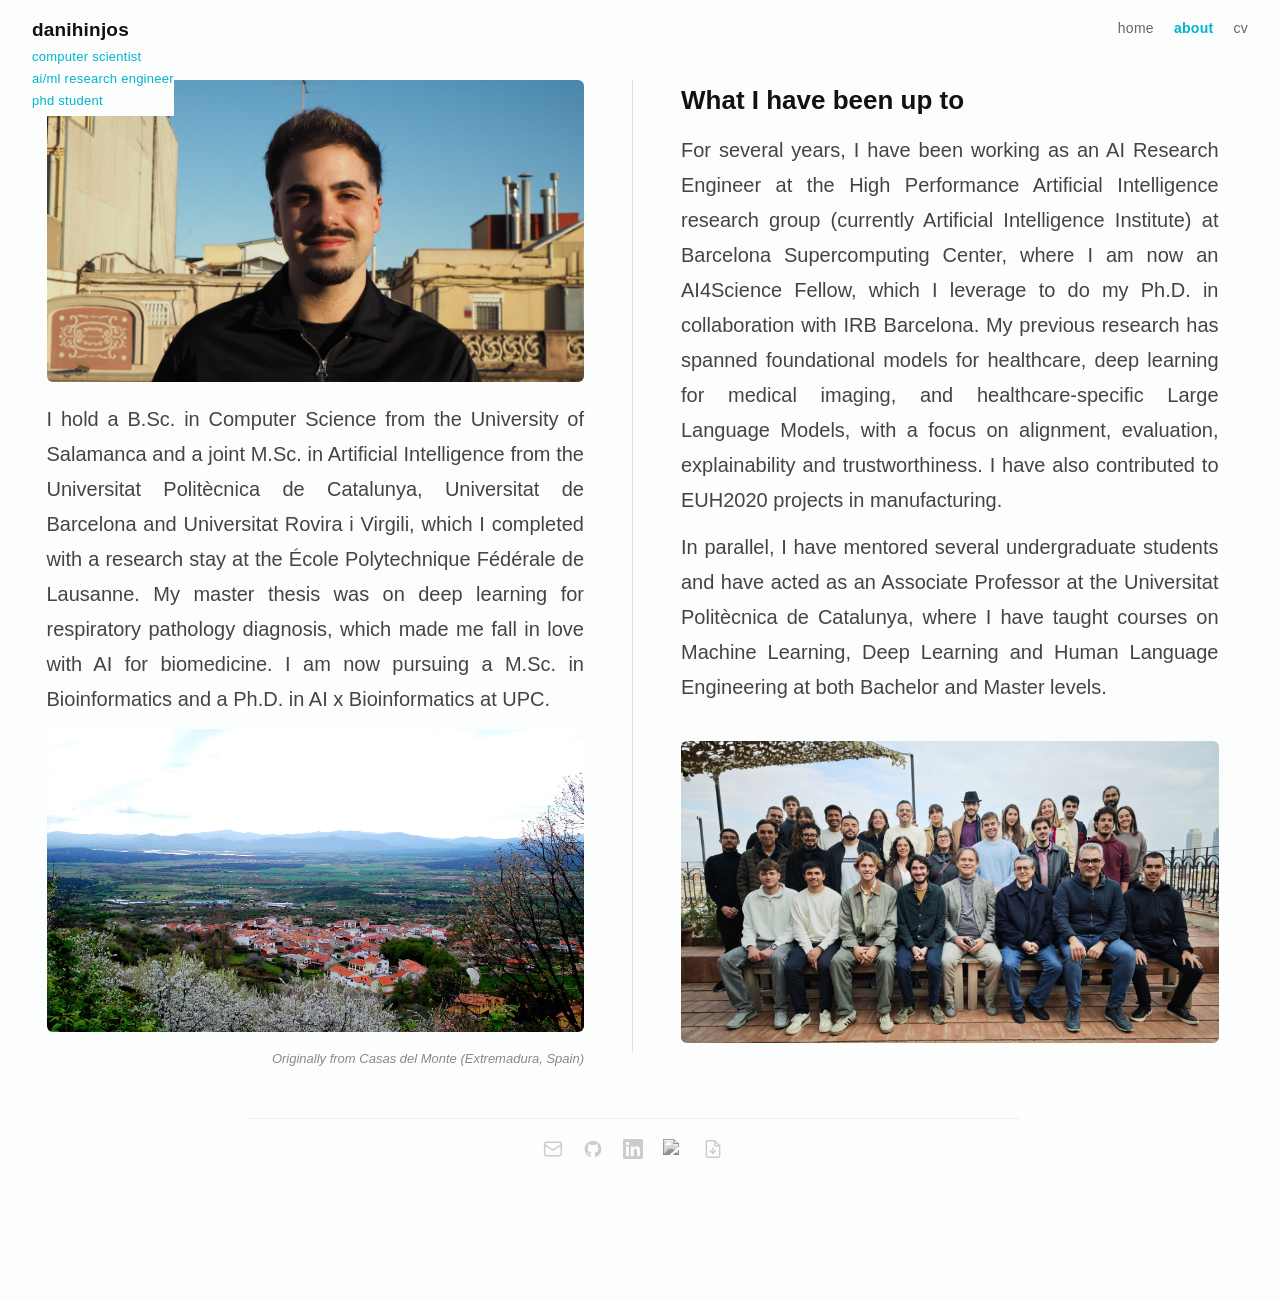
==== about.html @ 7c10b2d9 "Initial commit" ====
<!DOCTYPE HTML>
<html lang="en">
<head>
  <meta http-equiv="Content-Type" content="text/html; charset=UTF-8">
  <title>About — Daniel Hinjos García</title>
  <meta name="author" content="Daniel Hinjos García">
  <meta name="viewport" content="width=device-width, initial-scale=1">
  <link rel="stylesheet" href="style.css">
</head>
<body>
<header class="site-header">
  <div>
    <span class="site-name">danihinjos</span>
  </div>
  <nav>
    <a href="index.html" >home</a>
    <a href="about.html" class="nav-active">about</a>
    <a href="DanielHinjosCV_PhD.pdf" download>cv</a>
  </nav>
</header>
<div class="site-subtitle-bar">computer scientist<br>ai/ml research engineer<br>phd student</div>

<div class="container">

  <!-- ── Personal Statement ── -->
  <section id="about-me" class="about-split">
    <div class="about-col-left">
      <img class="about-photo" src="photo-about.jpg" alt="Daniel Hinjos García">
      <p class="about-p">
        I hold a B.Sc. in Computer Science from the University of Salamanca and a joint M.Sc. in Artificial
        Intelligence from the Universitat Politècnica de Catalunya, Universitat de Barcelona and Universitat Rovira i Virgili,
        which I completed with a research stay at the École Polytechnique Fédérale de Lausanne.
        My master thesis was on deep learning for respiratory pathology diagnosis, which made me fall in love with AI for biomedicine. I am now pursuing a M.Sc. in Bioinformatics and a Ph.D. in AI x Bioinformatics at UPC.<br>
      </p>
      <figure class="about-extra-figure">
        <div class="about-extra-img-wrap">
          <img class="about-extra-photo" src="photo-landscape.jpg" alt="Landscape">
        </div>
        <figcaption class="about-extra-caption">Originally from Casas del Monte (Extremadura, Spain)</figcaption>
      </figure>
    </div>
    <div class="about-col-right">
      <h2 class="about-col-title">What I have been up to</h2>
      <p class="about-p">
        For several years, I have been working as an AI Research Engineer at the High Performance Artificial Intelligence research group (currently Artificial Intelligence Institute) at Barcelona Supercomputing Center, where I am now an AI4Science Fellow, which I leverage to do my Ph.D. in collaboration with IRB Barcelona. My previous research has spanned foundational models for healthcare, deep learning for medical imaging, and healthcare-specific Large Language Models, with a focus on alignment, evaluation, explainability and trustworthiness. I have also contributed to EUH2020 projects in manufacturing.
      </p>
      <p class="about-p">
        In parallel, I have mentored several undergraduate students and have acted as an Associate Professor at the Universitat Politècnica de Catalunya, where I have taught courses on Machine Learning, Deep Learning and Human Language Engineering at both Bachelor and Master levels.
      </p>
      <img class="about-extra-photo" src="photo-team.jpg" alt="Research team">
    </div>
  </section>

  <footer>
    <div class="footer-links">
      <a href="mailto:danihinjos@gmail.com" class="footer-icon-link" title="Email">
        <svg xmlns="http://www.w3.org/2000/svg" width="20" height="20" viewBox="0 0 24 24" fill="none" stroke="currentColor" stroke-width="1.8" stroke-linecap="round" stroke-linejoin="round"><rect x="2" y="4" width="20" height="16" rx="2"/><path d="m22 7-8.97 5.7a1.94 1.94 0 0 1-2.06 0L2 7"/></svg>
      </a>
      <a href="https://github.com/danihinjos" class="footer-icon-link" title="GitHub" target="_blank">
        <svg xmlns="http://www.w3.org/2000/svg" width="20" height="20" viewBox="0 0 24 24" fill="currentColor"><path d="M12 2C6.477 2 2 6.484 2 12.017c0 4.425 2.865 8.18 6.839 9.504.5.092.682-.217.682-.483 0-.237-.008-.868-.013-1.703-2.782.605-3.369-1.343-3.369-1.343-.454-1.158-1.11-1.466-1.11-1.466-.908-.62.069-.608.069-.608 1.003.07 1.531 1.032 1.531 1.032.892 1.53 2.341 1.088 2.91.832.092-.647.35-1.088.636-1.338-2.22-.253-4.555-1.113-4.555-4.951 0-1.093.39-1.988 1.029-2.688-.103-.253-.446-1.272.098-2.65 0 0 .84-.27 2.75 1.026A9.564 9.564 0 0 1 12 6.844a9.59 9.59 0 0 1 2.504.337c1.909-1.296 2.747-1.027 2.747-1.027.546 1.379.202 2.398.1 2.651.64.7 1.028 1.595 1.028 2.688 0 3.848-2.339 4.695-4.566 4.943.359.309.678.92.678 1.855 0 1.338-.012 2.419-.012 2.747 0 .268.18.58.688.482A10.02 10.02 0 0 0 22 12.017C22 6.484 17.522 2 12 2z"/></svg>
      </a>
      <a href="https://www.linkedin.com/in/daniel-hinjos-garcia" class="footer-icon-link" title="LinkedIn" target="_blank">
        <svg xmlns="http://www.w3.org/2000/svg" width="20" height="20" viewBox="0 0 24 24" fill="currentColor"><path d="M20.447 20.452h-3.554v-5.569c0-1.328-.027-3.037-1.852-3.037-1.853 0-2.136 1.445-2.136 2.939v5.667H9.351V9h3.414v1.561h.046c.477-.9 1.637-1.85 3.37-1.85 3.601 0 4.267 2.37 4.267 5.455v6.286zM5.337 7.433a2.062 2.062 0 0 1-2.063-2.065 2.064 2.064 0 1 1 2.063 2.065zm1.782 13.019H3.555V9h3.564v11.452zM22.225 0H1.771C.792 0 0 .774 0 1.729v20.542C0 23.227.792 24 1.771 24h20.451C23.2 24 24 23.227 24 22.271V1.729C24 .774 23.2 0 22.222 0h.003z"/></svg>
      </a>
      <a href="https://scholar.google.com/citations?user=0cdrSZ8AAAAJ&hl=es" class="footer-icon-link" title="Google Scholar" target="_blank">
        <img src="https://scholar.google.com/favicon.ico" alt="Google Scholar" />
      </a>
      <a href="DanielHinjosCV_PhD.pdf" class="footer-icon-link" title="Download CV" target="_blank">
        <svg xmlns="http://www.w3.org/2000/svg" width="20" height="20" viewBox="0 0 24 24" fill="none" stroke="currentColor" stroke-width="1.8" stroke-linecap="round" stroke-linejoin="round"><path d="M14 2H6a2 2 0 0 0-2 2v16a2 2 0 0 0 2 2h12a2 2 0 0 0 2-2V8z"/><polyline points="14 2 14 8 20 8"/><line x1="12" y1="11" x2="12" y2="17"/><polyline points="9 14 12 17 15 14"/></svg>
      </a>
    </div>
  </footer>

</div>

<script>
  function switchTab(name, btn) {
    document.querySelectorAll('.tab-panel').forEach(p => p.style.display = 'none');
    document.querySelectorAll('.tab-btn').forEach(b => b.classList.remove('tab-active'));
    document.getElementById('tab-' + name).style.display = 'block';
    btn.classList.add('tab-active');
  }
</script>
</body>
</html>
---- style.css ----
/* ── Reset ── */
* { margin: 0; padding: 0; box-sizing: border-box; }

body {
  min-height: 100vh;
  font-family: 'Helvetica Neue', Helvetica, Arial, sans-serif;
  font-size: 20px;
  color: #333;
  background: #fcfdfd;
  line-height: 1.7;
  text-align: justify;
  overflow-x: hidden;
}

html {
  overflow-x: hidden;
  scrollbar-gutter: stable;
}

h1, h2, h3, h4, h5, h6 {
  line-height: 1.25;
}

h2 {
  font-size: 22px;
}

.section-title {
  font-size: 21px;
}

html {
  min-height: 100%;
}

footer {
  text-align: center;
  margin-top: 48px;
  padding-top: 20px;
  padding-bottom: 20px;
  border-top: 1px solid #eee;
}

.container {
  max-width: 1100px;
  margin: 0 auto;
  padding: 80px 24px 140px;
}

a { color: #222; text-decoration: underline; text-decoration-color: rgba(0,180,204,0.35); text-decoration-thickness: 1px; text-underline-offset: 6px; }
a:hover { color: #222; text-decoration-color: rgba(240,146,40,0.5); }

.container {
  max-width: 820px;
  margin: 0 auto;
  padding: 80px 24px 120px;
}

/* ── Site header ── */
.site-header {
  position: fixed;
  top: 0;
  left: 0;
  right: 0;
  z-index: 100;
  display: flex;
  justify-content: space-between;
  align-items: center;
  padding: 12px 32px;
  background: #fcfdfd;
}


.site-name {
  font-weight: 700;
  font-size: 19px;
  color: #111;
  letter-spacing: 0.01em;
}

.site-subtitle {
  font-size: 13px;
  color: #00b4cc;
  line-height: 1.3;
  margin-top: 2px;
  font-weight: 500;
}

.site-subtitle-bar {
  position: fixed;
  top: 46px;
  left: 32px;
  z-index: 101;
  font-size: 13px;
  color: #00b4cc;
  font-weight: 500;
  letter-spacing: 0.02em;
  pointer-events: none;
  background: #fcfdfd;
  padding-bottom: 4px;
}

nav {
  display: flex;
  gap: 20px;
  font-size: 14px;
}

nav a {
  color: #666;
  font-weight: 500;
  letter-spacing: 0.02em;
  text-decoration: none;
}

nav a:hover { color: #f09228; text-decoration: none; }

nav a.nav-active {
  color: #00b4cc;
  font-weight: 700;
}


/* ── Profile (main page) ── */
.profile {
  margin-bottom: 36px;
  overflow: hidden;
}

.profile-photo {
  float: left;
  width: 210px;
  height: 220px;
  border-radius: 8px;
  object-fit: cover;
  object-position: center top;
  border: 1px solid #e0f0f4;
  margin-right: 28px;
  margin-bottom: 0px;
}

.profile-text h1 {
  font-size: 29px;
  font-weight: 700;
  color: #111;
  margin-bottom: 3px;
}

.subtitle {
  font-size: 13.5px;
  color: #00b4cc;
  font-weight: 600;
  margin-bottom: 12px;
  letter-spacing: 0.01em;
}

.profile-text p {
  margin-bottom: 10px;
  color: #444;
  font-size: 16px;
}

.profile-links {
  margin-top: 12px;
  font-size: 15px;
}

.profile-links a { margin-right: 2px; }

/* ── About page header ── */
.page-header {
  display: flex;
  gap: 24px;
  align-items: center;
  margin-bottom: 36px;
  padding-bottom: 24px;
  border-bottom: 1px solid #eee;
}

.profile-photo-sm {
  flex-shrink: 0;
  width: 80px;
  height: 80px;
  border-radius: 50%;
  object-fit: cover;
  object-position: center top;
  border: 2px solid #e0f0f4;
  box-shadow: 0 2px 8px rgba(0,180,204,0.12);
}

.page-header h1 {
  font-size: 24px;
  font-weight: 700;
  color: #111;
  margin-bottom: 2px;
}

/* ── Sections ── */
section { margin-bottom: 40px; }

section h2 {
  font-size: 19px;
  font-weight: 700;
  color: #00b4cc;
  border-bottom: 1px solid #e8e8e8;
  padding-bottom: px;
  margin-bottom: 20px;
}

#research {
  margin-bottom: 26px;
  position: relative;
  left: -48px;
  width: calc(100% + 128px);
  border-left: 2px solid #00b4cc;
  padding-left: 48px;
  padding-right: 48px;
}

.research-lede {
  font-size: 18px;
  color: #444;
  line-height: 1.75;
  margin: 0;
}

.research-topics {
  display: flex;
  gap: 8px;
  margin-top: 14px;
}

.research-topic {
  flex: 1;
  text-align: center;
  font-size: 11.5px;
  color: #888;
  border: 1px solid #ddd;
  border-radius: 4px;
  padding: 6px 10px;
  letter-spacing: 0.02em;
  transition: color 0.18s, border-color 0.18s;
  cursor: default;
}

.research-topic:hover {
  color: #00b4cc;
  border-color: #00b4cc;
}

/* ── Research Interests ── */
.research-interests {
  display: flex;
  flex-direction: column;
  gap: 10px;
  margin-top: 12px;
}

.ri-item {
  display: flex;
  gap: 12px;
  align-items: flex-start;
  padding: 10px 12px;
  background: #f5fbfd;
  border-left: 3px solid #00b4cc;
  border-radius: 0 5px 5px 0;
  font-size: 14px;
}

.ri-icon { font-size: 18px; flex-shrink: 0; margin-top: 1px; }
.ri-item strong { color: #111; display: block; margin-bottom: 1px; }
.ri-item span { color: #555; font-size: 13px; }

/* ── Publications ── */
.pub-entry {
  display: flex;
  gap: 18px;
  margin-bottom: 24px;
  padding: 12px 10px;
  border-radius: 6px;
  transition: background 0.18s;
}

.pub-entry:hover { background: #f5fbfd; }

.pub-thumb {
  flex-shrink: 0;
  width: 110px;
  height: 76px;
  background: linear-gradient(135deg, #e8f4f8, #d0eaf4);
  border-radius: 5px;
  border: 1px solid #c8e4ee;
  display: flex;
  align-items: center;
  justify-content: center;
  overflow: hidden;
}

.pub-thumb img { width: 100%; height: 100%; object-fit: cover; }
.pub-thumb-icon { color: #00b4cc; font-size: 26px; }

.pub-info .pub-title {
  font-weight: 600;
  font-size: 15.5px;
  color: #111;
  margin-bottom: 4px;
  line-height: 1.4;
}

.pub-info .pub-authors {
  font-size: 14px;
  color: #555;
  margin-bottom: 4px;
  line-height: 1.5;
}

.pub-info .pub-authors strong { color: #111; }

.pub-info .pub-venue {
  font-size: 13.5px;
  color: #777;
  margin-bottom: 5px;
  line-height: 1.45;
}

.pub-info .pub-links a { font-size: 14px; margin-right: 8px; }

/* ── About Me paragraphs ── */
/* ── About split layout ── */
.about-split {
  display: flex;
  gap: 48px;
  align-items: flex-start;
  position: relative;
  left: -200px;
  width: calc(100% + 400px);
  margin-bottom: 48px;
}

.about-col-left {
  flex: 1;
  display: flex;
  flex-direction: column;
  gap: 20px;
}

.about-photo {
  width: 100%;
  aspect-ratio: 16 / 9;
  object-fit: cover;
  object-position: center 55%;
  border-radius: 6px;
}

.about-extra-photo {
  width: 100%;
  aspect-ratio: 16 / 9;
  object-fit: cover;
  border-radius: 6px;
  margin-top: 24px;
}

.about-extra-figure {
  margin-top: -20px;
}

.about-extra-img-wrap {
  overflow: hidden;
  border-radius: 6px;
}

.about-col-left .about-extra-photo {
  object-position: center 65%;
  margin-top: 0;
}

.about-extra-caption {
  font-size: 13px;
  color: #888;
  margin-top: 6px;
  text-align: right;
  font-style: italic;
}

.about-col-right .about-extra-photo {
  object-position: center 25%;
}

.about-col-right {
  flex: 1;
  padding-top: 4px;
  border-left: 1px solid #e0e0e0;
  padding-left: 48px;
}

.about-col-title {
  font-size: 26px;
  font-weight: 700;
  color: #111;
  margin-bottom: 16px;
  border-bottom: none;
  padding-bottom: 0;
}

@media (max-width: 700px) {
  .about-split {
    flex-direction: column;
    left: 0;
    width: 100%;
  }
}

.about-p {
  font-size: 20px;
  color: #444;
  margin-bottom: 12px;
  line-height: 1.75;
}

#certifications {
  position: relative;
  left: -200px;
  width: calc(100% + 400px);
}

#publications {
  margin-top: 48px;
}

.publications-header {
  display: flex;
  justify-content: space-between;
  align-items: center;
  margin-bottom: 20px;
  border-bottom: 1px solid #e8e8e8;
  padding-bottom: 10px;
}

.publications-header h2 {
  margin: 0;
  font-size: 19px;
  font-weight: 700;
  color: #00b4cc;
  border-bottom: none;
  padding-bottom: 0;
}

.tab-bar {
  display: flex;
  gap: 8px;
  border-bottom: none;
  padding-bottom: 0;
}

.tab-btn {
  background: #f8f9fa;
  border: 1px solid #f8f9fa;
  padding: 8px 18px;
  font-size: 14px;
  font-family: inherit;
  color: #666;
  cursor: pointer;
  border-radius: 6px;
  transition: all 0.15s;
  font-weight: 500;
  min-width: 80px;
  text-align: center;
}

.tab-btn:hover {
  background: #e9ecef;
  color: #495057;
  border-color: #e9ecef;
}

.tab-btn.tab-active {
  background: #00b4cc;
  color: white;
  border-color: #00b4cc;
}

.tab-btn:not(.tab-active) {
  opacity: 0.85;
}

.tab-btn.tab-active {
  opacity: 1;
}


/* ── Summary cards ── */
.summary-col-label {
  font-size: 11.5px;
  font-weight: 700;
  letter-spacing: 0.08em;
  text-transform: uppercase;
  color: #aaa;
  margin-bottom: 10px;
}

.summary-cards {
  display: grid;
  grid-template-columns: repeat(auto-fill, minmax(220px, 1fr));
  gap: 12px;
  margin-bottom: 4px;
}

.sum-card {
  border: 1px solid #d8f0f5;
  border-radius: 7px;
  padding: 12px 14px;
  background: #f5fbfd;
  display: flex;
  flex-direction: column;
  gap: 3px;
}

.sum-card-past {
  border-color: #e8e8e8;
  background: #fafafa;
}

.sum-card-tag {
  font-size: 11.5px;
  font-weight: 700;
  letter-spacing: 0.07em;
  text-transform: uppercase;
  color: #00b4cc;
  margin-bottom: 2px;
}

.sum-card-past .sum-card-tag { color: #aaa; }

.sum-card-title {
  font-size: 19px;
  font-weight: 700;
  color: #111;
  line-height: 1.3;
}

.sum-card-sub {
  font-size: 17px;
  color: #666;
  line-height: 1.4;
}

.sum-card-detail {
  font-size: 17px;
  color: #555;
  margin-top: 4px;
  line-height: 1.45;
}

.sum-card-date {
  font-size: 14px;
  color: #aaa;
  margin-top: auto;
  padding-top: 6px;
}

/* ── Journey two-column ── */
.journey-cols {
  display: flex;
  gap: 48px;
  align-items: flex-start;
  position: relative;
  left: -200px;
  width: calc(100% + 400px);
}

.journey-col {
  flex: 1;
}

.journey-col:last-child {
  border-left: 1px solid #e0e0e0;
  padding-left: 48px;
}

/* remove duplicate education column */

@media (max-width: 700px) {
  .journey-cols {
    flex-direction: column;
  }
  .journey-col:last-child {
    border-left: none;
    padding-left: 0;
    border-top: 1px solid #e0e0e0;
    padding-top: 28px;
  }
}

/* ── Timeline section label ── */
.tl-section-label {
  font-size: 11.5px;
  font-weight: 700;
  letter-spacing: 0.08em;
  text-transform: uppercase;
  color: #aaa;
  margin-bottom: 14px;
}

/* ── Timeline (About page) ── */
.timeline {
  position: relative;
  padding-left: 20px;
}

.timeline::before {
  content: '';
  position: absolute;
  left: 5px;
  top: 4px;
  bottom: 4px;
  width: 2px;
  background: #d8f0f5;
  border-radius: 2px;
}

.tl-entry {
  position: relative;
  display: flex;
  gap: 18px;
  margin-bottom: 24px;
}

.tl-dot {
  flex-shrink: 0;
  width: 12px;
  height: 12px;
  border-radius: 50%;
  background: #00b4cc;
  border: 2px solid #fff;
  box-shadow: 0 0 0 2px #00b4cc;
  margin-top: 4px;
  position: relative;
  left: -26px;
  flex-basis: 12px;
}

.tl-dot-sm {
  width: 8px;
  height: 8px;
  left: -24px;
  background: #a0dde8;
  box-shadow: 0 0 0 2px #a0dde8;
  margin-top: 6px;
}

.tl-body { flex: 1; padding-left: 0; }

.tl-header {
  display: flex;
  justify-content: space-between;
  align-items: flex-start;
  flex-wrap: wrap;
  gap: 4px;
  margin-bottom: 4px;
}

/* ── Shared entry styles ── */
.entry-title {
  font-weight: 700;
  font-size: 20px;
  color: #111;
}

.entry-subtitle {
  font-size: 18px;
  color: #555;
  line-height: 1.4;
}

.entry-date {
  font-size: 17px;
  color: #999;
  white-space: nowrap;
  padding-top: 2px;
}

.entry-bullets {
  list-style: disc;
  margin: 6px 0 0 16px;
  font-size: 17px;
  color: #444;
}

.entry-bullets li { margin-bottom: 3px; line-height: 1.5; }

/* ── Skills ── */
.skills-row {
  font-size: 14px;
  margin-bottom: 8px;
  color: #444;
}

.skills-row strong { color: #111; }

/* ── Certifications ── */
.cert-list {
  margin-left: 16px !important;
}

.cert-list li { margin-bottom: 5px; font-size: 18px; }

/* ── Languages ── */
.lang-grid {
  display: grid;
  grid-template-columns: 1fr 1fr;
  gap: 8px 32px;
  font-size: 14px;
  max-width: 560px;
}

.lang-entry {
  display: flex;
  justify-content: space-between;
  border-bottom: 1px dotted #ddd;
  padding-bottom: 5px;
}

.lang-name { color: #111; font-weight: 500; }
.lang-level { color: #777; font-style: italic; }

/* ── Footer ── */
footer {
  text-align: center;
  margin-top: 48px;
  padding-top: 20px;
  border-top: 1px solid #eee;
}

.footer-links {
  display: flex;
  justify-content: center;
  gap: 20px;
}

.footer-icon-link {
  color: #ccc;
  transition: color 0.15s;
  display: flex;
  align-items: center;
  justify-content: center;
}

.footer-icon-link img {
  width: 20px;
  height: 20px;
  display: block;
  filter: grayscale(100%);
  transition: filter 0.15s;
}

.footer-icon-link:hover {
  color: #00b4cc;
  text-decoration: none;
}

.footer-icon-link:hover img {
  filter: none;
}

/* ── Decorative background icons ── */

/* DNA rung positions driven entirely by JS */

/* NN: node pulse */
@keyframes node-on {
  0%, 100% { fill-opacity: 0; }
  8%        { fill-opacity: 0.9; }
  20%       { fill-opacity: 0; }
}

/* NN: connection draws in poco a poco, holds, then fades — resets invisibly */
@keyframes draw-conn {
  0%   { stroke-dashoffset: 1; opacity: 0; }
  4%   { stroke-dashoffset: 1; opacity: 0.75; }
  24%  { stroke-dashoffset: 0; opacity: 0.75; }
  36%  { stroke-dashoffset: 0; opacity: 0;    }
  37%  { stroke-dashoffset: 1; opacity: 0;    }
  100% { stroke-dashoffset: 1; opacity: 0;    }
}

.deco-dna, .deco-nn {
  position: fixed;
  top: 50%;
  transform: translateY(-50%);
  pointer-events: none;
  z-index: 0;
}

/* NN layer activations — staggered forward pass, 6s cycle */
.nn-layer-i circle { animation: node-on  6s ease-in-out infinite; }
.nn-conn-ih path   { animation: draw-conn 6s ease-in-out infinite 0.5s;  stroke-dasharray: 1; }
.nn-layer-h circle { animation: node-on  6s ease-in-out infinite 1.6s; }
.nn-conn-ho path   { animation: draw-conn 6s ease-in-out infinite 2.1s;  stroke-dasharray: 1; }
.nn-layer-o circle { animation: node-on  6s ease-in-out infinite 3.0s; }
.deco-dna { left: calc(50% - 750px); opacity: 0.35; }
.deco-nn  { right: calc(50% - 750px); opacity: 0.32; }

@media (max-width: 1080px) {
  .deco-dna, .deco-nn { display: none; }
}

/* ── Responsive ── */
@media (max-width: 620px) {
  .profile { flex-direction: column; align-items: center; text-align: center; }
  .page-header { flex-direction: column; align-items: center; text-align: center; }
  .pub-entry { flex-direction: column; }
  .pub-thumb { width: 100%; height: 100px; }
  .lang-grid { grid-template-columns: 1fr; max-width: 100%; }
  .tl-header { flex-direction: column; }
  nav { gap: 12px; }
}
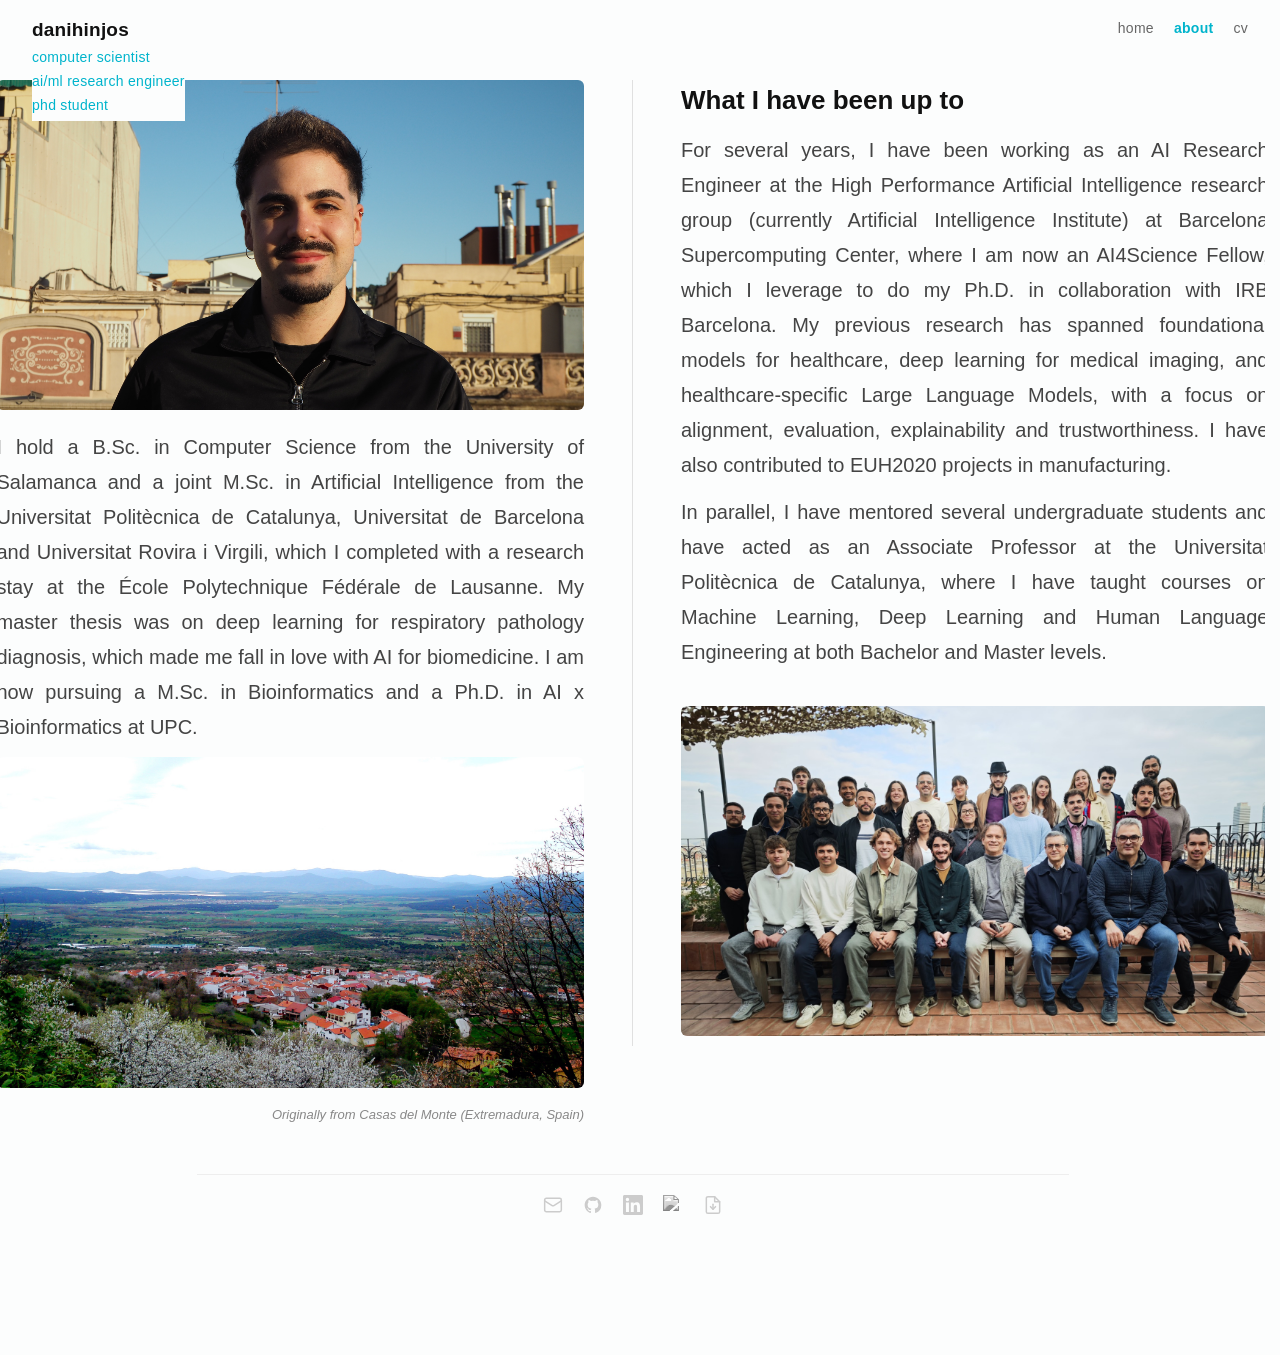
==== commit 27dbab2f: "Add favicon from Motherboard illustration with transparent background Co-Authored-By: Claude Sonnet " ====
--- a/about.html
+++ b/about.html
@@ -6,6 +6,9 @@
   <meta name="author" content="Daniel Hinjos García">
   <meta name="viewport" content="width=device-width, initial-scale=1">
   <link rel="stylesheet" href="style.css">
+  <link rel="icon" type="image/x-icon" href="favicon.ico">
+  <link rel="icon" type="image/png" sizes="32x32" href="favicon-32x32.png">
+  <link rel="apple-touch-icon" sizes="180x180" href="apple-touch-icon.png">
 </head>
 <body>
 <header class="site-header">
--- a/style.css
+++ b/style.css
@@ -51,7 +51,7 @@
 a:hover { color: #222; text-decoration-color: rgba(240,146,40,0.5); }
 
 .container {
-  max-width: 820px;
+  max-width: 920px;
   margin: 0 auto;
   padding: 80px 24px 120px;
 }
@@ -91,7 +91,7 @@
   top: 46px;
   left: 32px;
   z-index: 101;
-  font-size: 13px;
+  font-size: 14px;
   color: #00b4cc;
   font-weight: 500;
   letter-spacing: 0.02em;
@@ -157,7 +157,7 @@
 .profile-text p {
   margin-bottom: 10px;
   color: #444;
-  font-size: 16px;
+  font-size: 17px;
 }
 
 .profile-links {
@@ -218,7 +218,7 @@
 }
 
 .research-lede {
-  font-size: 18px;
+  font-size: 20.3px;
   color: #444;
   line-height: 1.75;
   margin: 0;
@@ -233,7 +233,7 @@
 .research-topic {
   flex: 1;
   text-align: center;
-  font-size: 11.5px;
+  font-size: 16px;
   color: #888;
   border: 1px solid #ddd;
   border-radius: 4px;
@@ -301,14 +301,14 @@
 
 .pub-info .pub-title {
   font-weight: 600;
-  font-size: 15.5px;
+  font-size: 17px;
   color: #111;
   margin-bottom: 4px;
   line-height: 1.4;
 }
 
 .pub-info .pub-authors {
-  font-size: 14px;
+  font-size: 15.5px;
   color: #555;
   margin-bottom: 4px;
   line-height: 1.5;
@@ -317,13 +317,13 @@
 .pub-info .pub-authors strong { color: #111; }
 
 .pub-info .pub-venue {
-  font-size: 13.5px;
+  font-size: 15px;
   color: #777;
   margin-bottom: 5px;
   line-height: 1.45;
 }
 
-.pub-info .pub-links a { font-size: 14px; margin-right: 8px; }
+.pub-info .pub-links a { font-size: 15px; margin-right: 8px; }
 
 /* ── About Me paragraphs ── */
 /* ── About split layout ── */
@@ -814,3 +814,106 @@
   .tl-header { flex-direction: column; }
   nav { gap: 12px; }
 }
+
+@media (max-width: 768px) {
+  /* Container */
+  .container {
+    padding: 72px 16px 80px;
+  }
+
+  /* Header */
+  .site-header {
+    padding: 10px 16px;
+  }
+  .site-subtitle-bar {
+    top: 42px;
+    left: 16px;
+    font-size: 11px;
+  }
+
+  /* Reset all bleed sections */
+  #research,
+  .about-split,
+  #certifications,
+  .journey-cols {
+    position: static;
+    left: auto;
+    width: 100%;
+  }
+
+  /* Research section */
+  #research {
+    border-left: 2px solid #00b4cc;
+    padding-left: 16px;
+    padding-right: 0;
+  }
+  .research-topics {
+    flex-wrap: wrap;
+  }
+  .research-topic {
+    flex: 1 1 40%;
+  }
+
+  /* Profile */
+  .profile-photo {
+    float: none;
+    display: block;
+    margin: 0 auto 20px;
+    width: 160px;
+    height: 170px;
+  }
+  .profile-text h1 {
+    font-size: 24px;
+  }
+  .profile-text p {
+    font-size: 15px;
+    text-align: left;
+  }
+
+  /* About split */
+  .about-split {
+    flex-direction: column;
+    gap: 24px;
+  }
+  .about-col-right {
+    border-left: none;
+    padding-left: 0;
+    border-top: 1px solid #e0e0e0;
+    padding-top: 24px;
+  }
+  .about-photo {
+    aspect-ratio: 4 / 3;
+  }
+  .about-extra-figure {
+    margin-top: 16px;
+  }
+  .about-p {
+    font-size: 16px;
+  }
+  .about-col-title {
+    font-size: 20px;
+  }
+
+  /* Publications */
+  .pub-entry { flex-direction: column; }
+  .pub-thumb { width: 100%; height: 100px; }
+  .pub-info .pub-title { font-size: 14px; }
+  .pub-info .pub-authors { font-size: 12px; }
+  .pub-info .pub-venue { font-size: 12px; }
+
+  /* Entries */
+  .entry-title { font-size: 17px; }
+  .entry-subtitle { font-size: 15px; }
+  .entry-date { font-size: 14px; }
+
+  /* Sum cards */
+  .sum-card-title { font-size: 16px; }
+  .sum-card-sub, .sum-card-detail { font-size: 14px; }
+
+  /* Nav */
+  nav { gap: 12px; font-size: 13px; }
+  .site-name { font-size: 17px; }
+
+  /* Section titles */
+  section h2 { font-size: 17px; }
+}
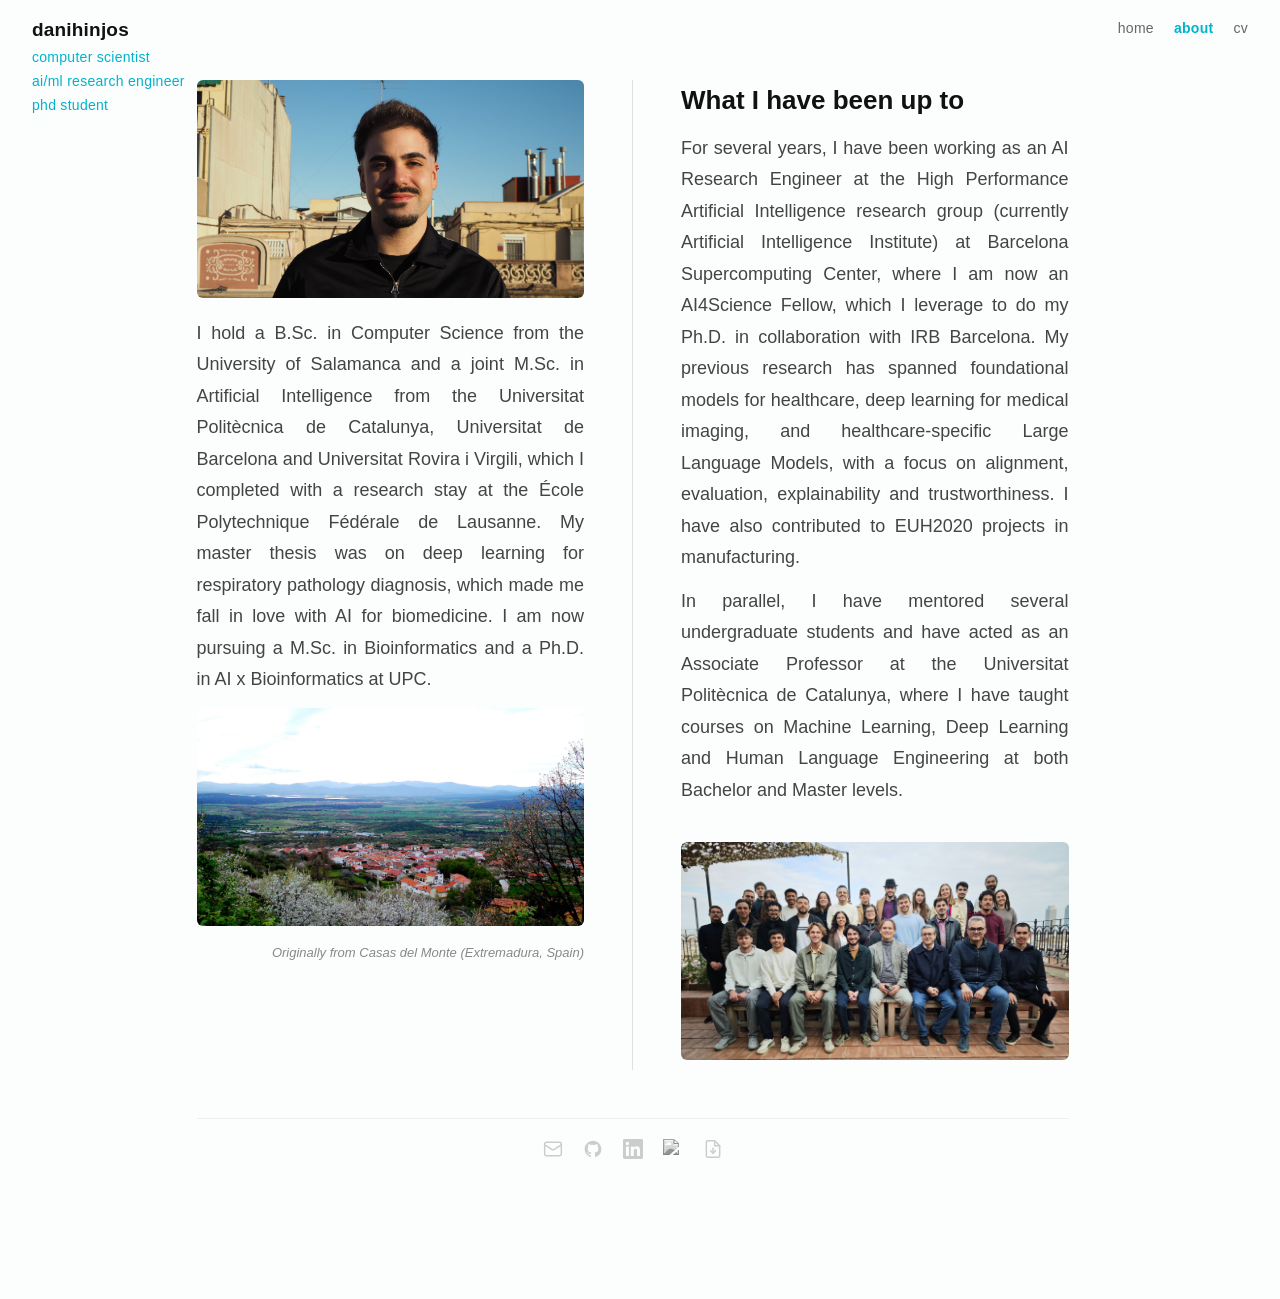
==== commit f4e049f2: "Fix responsive scaling, site brand link, and CV viewer - Hide DNA/NN decorations below 1500px to pre" ====
--- a/about.html
+++ b/about.html
@@ -12,16 +12,16 @@
 </head>
 <body>
 <header class="site-header">
-  <div>
+  <a href="index.html" class="site-brand">
     <span class="site-name">danihinjos</span>
-  </div>
+  </a>
   <nav>
     <a href="index.html" >home</a>
     <a href="about.html" class="nav-active">about</a>
-    <a href="DanielHinjosCV_PhD.pdf" download>cv</a>
+    <a href="DanielHinjosCV_PhD.pdf" target="_blank">cv</a>
   </nav>
 </header>
-<div class="site-subtitle-bar">computer scientist<br>ai/ml research engineer<br>phd student</div>
+<a href="index.html" class="site-subtitle-bar">computer scientist<br>ai/ml research engineer<br>phd student</a>
 
 <div class="container">
 
--- a/style.css
+++ b/style.css
@@ -71,6 +71,10 @@
 }
 
 
+.site-brand {
+  text-decoration: none;
+}
+
 .site-name {
   font-weight: 700;
   font-size: 19px;
@@ -95,9 +99,10 @@
   color: #00b4cc;
   font-weight: 500;
   letter-spacing: 0.02em;
-  pointer-events: none;
+  pointer-events: auto;
   background: #fcfdfd;
   padding-bottom: 4px;
+  text-decoration: none;
 }
 
 nav {
@@ -800,8 +805,21 @@
 .deco-dna { left: calc(50% - 750px); opacity: 0.35; }
 .deco-nn  { right: calc(50% - 750px); opacity: 0.32; }
 
-@media (max-width: 1080px) {
+@media (max-width: 1500px) {
   .deco-dna, .deco-nn { display: none; }
+}
+
+@media (max-width: 1320px) {
+  .about-split,
+  #certifications,
+  .journey-cols {
+    position: static;
+    left: auto;
+    width: 100%;
+  }
+  .about-p {
+    font-size: 18px;
+  }
 }
 
 /* ── Responsive ── */
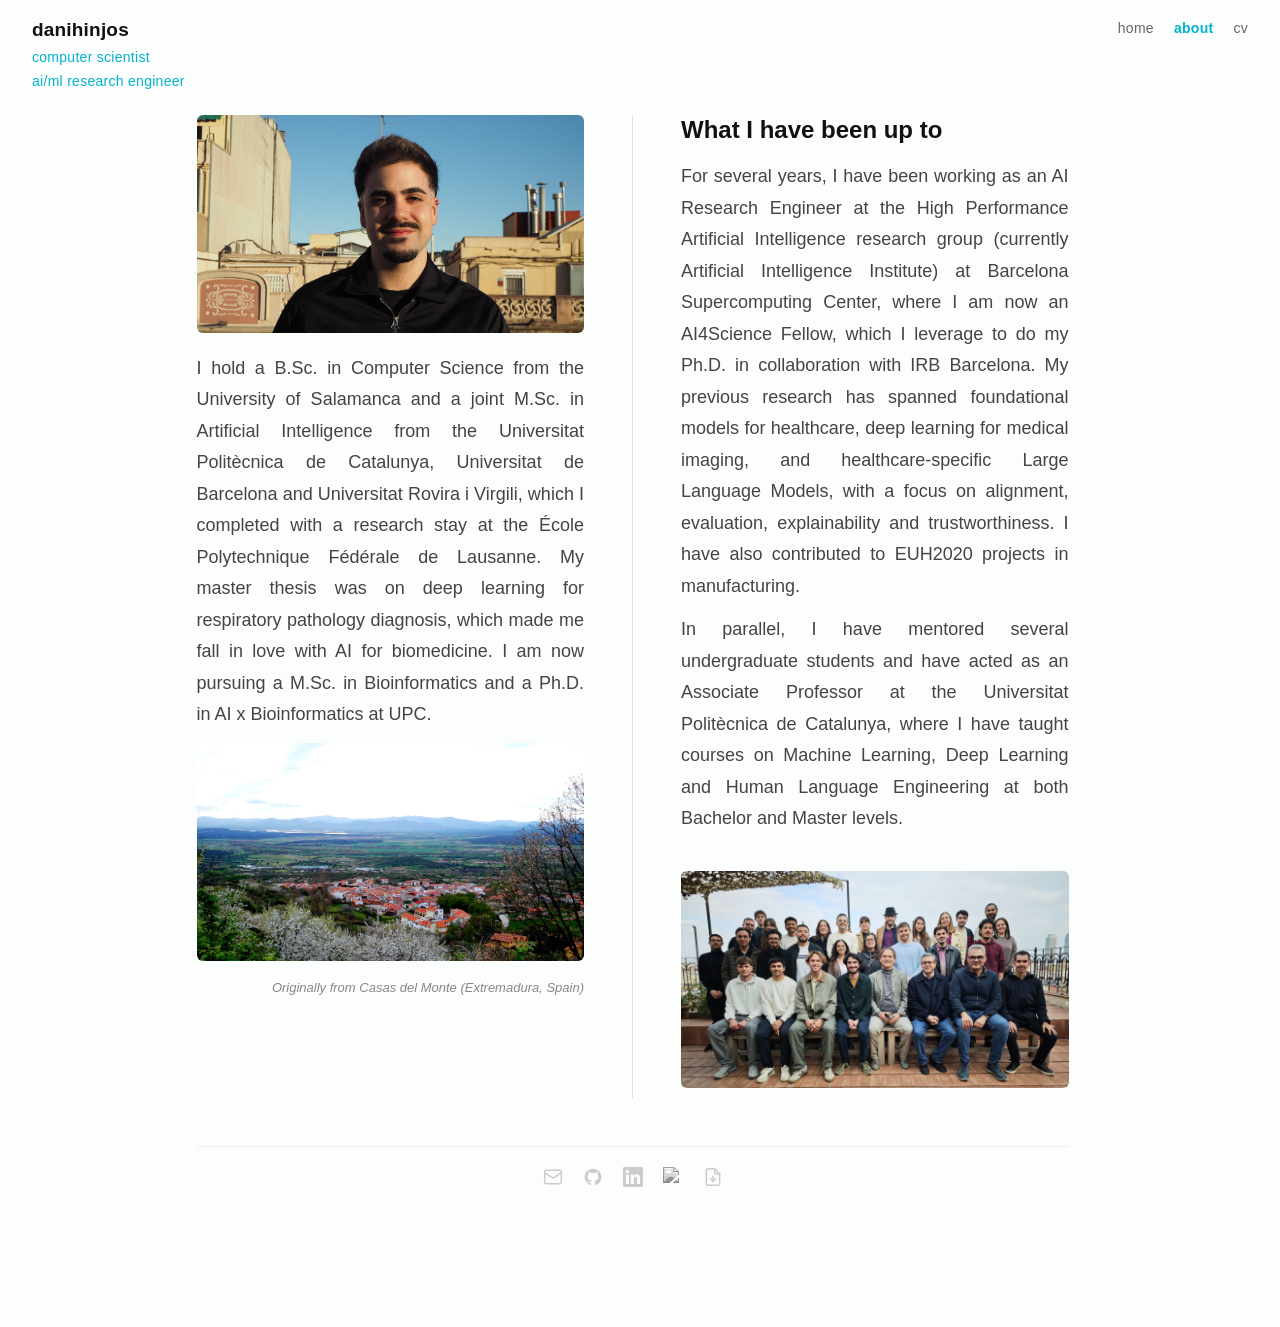
==== commit aaa3933a: "Remove 'phd student' from subtitle bar on both pages Co-Authored-By: Claude Sonnet 4.6 <noreply@anth" ====
--- a/about.html
+++ b/about.html
@@ -21,7 +21,7 @@
     <a href="DanielHinjosCV_PhD.pdf" target="_blank">cv</a>
   </nav>
 </header>
-<a href="index.html" class="site-subtitle-bar">computer scientist<br>ai/ml research engineer<br>phd student</a>
+<a href="index.html" class="site-subtitle-bar">computer scientist<br>ai/ml research engineer</a>
 
 <div class="container">
 
--- a/style.css
+++ b/style.css
@@ -13,7 +13,7 @@
 }
 
 html {
-  overflow-x: hidden;
+  overflow-x: clip;
   scrollbar-gutter: stable;
 }
 
@@ -41,19 +41,13 @@
   border-top: 1px solid #eee;
 }
 
-.container {
-  max-width: 1100px;
-  margin: 0 auto;
-  padding: 80px 24px 140px;
-}
-
 a { color: #222; text-decoration: underline; text-decoration-color: rgba(0,180,204,0.35); text-decoration-thickness: 1px; text-underline-offset: 6px; }
 a:hover { color: #222; text-decoration-color: rgba(240,146,40,0.5); }
 
 .container {
   max-width: 920px;
   margin: 0 auto;
-  padding: 80px 24px 120px;
+  padding: 115px 24px 120px;
 }
 
 /* ── Site header ── */
@@ -244,14 +238,8 @@
   border-radius: 4px;
   padding: 6px 10px;
   letter-spacing: 0.02em;
-  transition: color 0.18s, border-color 0.18s;
-  cursor: default;
-}
-
-.research-topic:hover {
-  color: #00b4cc;
-  border-color: #00b4cc;
-}
+}
+
 
 /* ── Research Interests ── */
 .research-interests {
@@ -393,13 +381,13 @@
 
 .about-col-right {
   flex: 1;
-  padding-top: 4px;
+  padding-top: 0;
   border-left: 1px solid #e0e0e0;
   padding-left: 48px;
 }
 
 .about-col-title {
-  font-size: 26px;
+  font-size: 24px;
   font-weight: 700;
   color: #111;
   margin-bottom: 16px;
@@ -416,7 +404,7 @@
 }
 
 .about-p {
-  font-size: 20px;
+  font-size: 19.5px;
   color: #444;
   margin-bottom: 12px;
   line-height: 1.75;
@@ -805,11 +793,50 @@
 .deco-dna { left: calc(50% - 750px); opacity: 0.35; }
 .deco-nn  { right: calc(50% - 750px); opacity: 0.32; }
 
-@media (max-width: 1500px) {
+@media (max-width: 1080px) {
   .deco-dna, .deco-nn { display: none; }
 }
 
-@media (max-width: 1320px) {
+@media (min-width: 1081px) and (max-width: 1199px) {
+  .deco-dna {
+    left: max(0px, calc(50% - 670px));
+    transform: translateY(-50%) scale(0.55);
+    transform-origin: left center;
+  }
+  .deco-nn {
+    right: max(0px, calc(50% - 680px));
+    transform: translateY(-50%) scale(0.35);
+    transform-origin: right center;
+  }
+}
+
+@media (min-width: 1200px) and (max-width: 1350px) {
+  .deco-dna {
+    left: max(0px, calc(50% - 670px));
+    transform: translateY(-50%) scale(0.75);
+    transform-origin: left center;
+  }
+  .deco-nn {
+    right: max(0px, calc(50% - 680px));
+    transform: translateY(-50%) scale(0.55);
+    transform-origin: right center;
+  }
+}
+
+@media (min-width: 1351px) and (max-width: 1499px) {
+  .deco-dna {
+    left: max(0px, calc(50% - 670px));
+    transform: translateY(-50%) scale(0.9);
+    transform-origin: left center;
+  }
+  .deco-nn {
+    right: max(0px, calc(50% - 680px));
+    transform: translateY(-50%) scale(0.75);
+    transform-origin: right center;
+  }
+}
+
+@media (max-width: 1600px) {
   .about-split,
   #certifications,
   .journey-cols {
@@ -836,7 +863,7 @@
 @media (max-width: 768px) {
   /* Container */
   .container {
-    padding: 72px 16px 80px;
+    padding: 95px 16px 80px;
   }
 
   /* Header */
@@ -885,7 +912,11 @@
   }
   .profile-text p {
     font-size: 15px;
-    text-align: left;
+    text-align: justify;
+  }
+
+  .research-lede {
+    font-size: 15px;
   }
 
   /* About split */
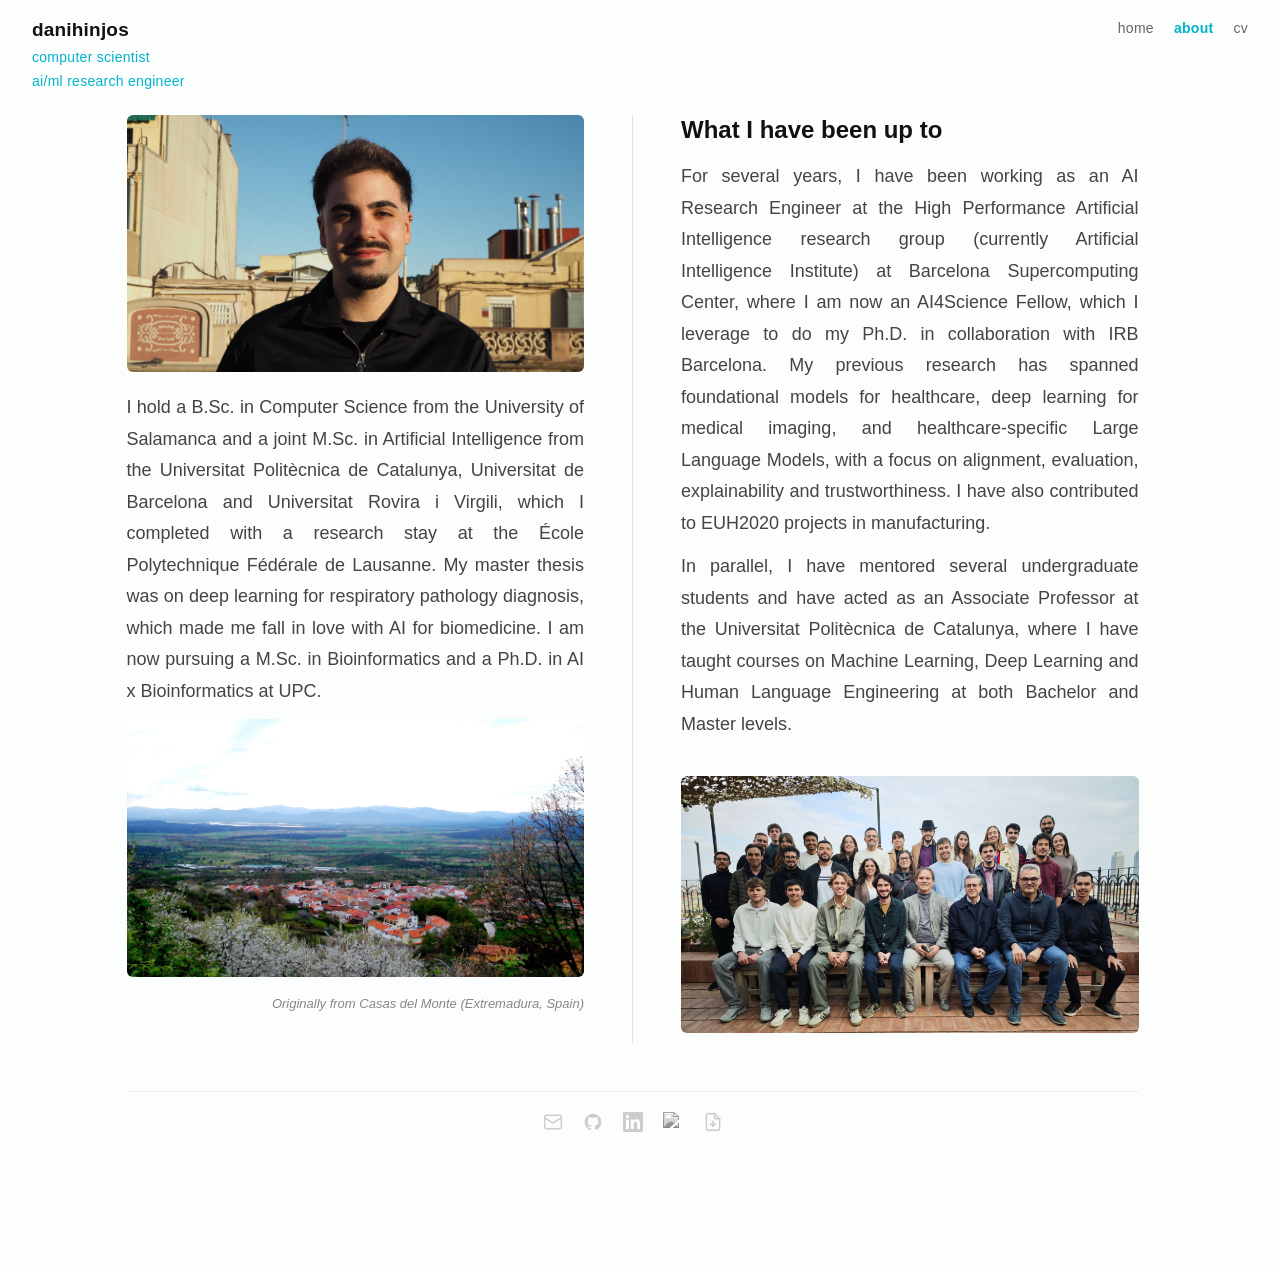
==== commit a21139ff: "Update LinkedIn URL with correct encoded name and locale Co-Authored-By: Claude Sonnet 4.6 <noreply@" ====
--- a/about.html
+++ b/about.html
@@ -62,7 +62,7 @@
       <a href="https://github.com/danihinjos" class="footer-icon-link" title="GitHub" target="_blank">
         <svg xmlns="http://www.w3.org/2000/svg" width="20" height="20" viewBox="0 0 24 24" fill="currentColor"><path d="M12 2C6.477 2 2 6.484 2 12.017c0 4.425 2.865 8.18 6.839 9.504.5.092.682-.217.682-.483 0-.237-.008-.868-.013-1.703-2.782.605-3.369-1.343-3.369-1.343-.454-1.158-1.11-1.466-1.11-1.466-.908-.62.069-.608.069-.608 1.003.07 1.531 1.032 1.531 1.032.892 1.53 2.341 1.088 2.91.832.092-.647.35-1.088.636-1.338-2.22-.253-4.555-1.113-4.555-4.951 0-1.093.39-1.988 1.029-2.688-.103-.253-.446-1.272.098-2.65 0 0 .84-.27 2.75 1.026A9.564 9.564 0 0 1 12 6.844a9.59 9.59 0 0 1 2.504.337c1.909-1.296 2.747-1.027 2.747-1.027.546 1.379.202 2.398.1 2.651.64.7 1.028 1.595 1.028 2.688 0 3.848-2.339 4.695-4.566 4.943.359.309.678.92.678 1.855 0 1.338-.012 2.419-.012 2.747 0 .268.18.58.688.482A10.02 10.02 0 0 0 22 12.017C22 6.484 17.522 2 12 2z"/></svg>
       </a>
-      <a href="https://www.linkedin.com/in/daniel-hinjos-garcia" class="footer-icon-link" title="LinkedIn" target="_blank">
+      <a href="https://www.linkedin.com/in/daniel-hinjos-garc%C3%ADa/?locale=en" class="footer-icon-link" title="LinkedIn" target="_blank">
         <svg xmlns="http://www.w3.org/2000/svg" width="20" height="20" viewBox="0 0 24 24" fill="currentColor"><path d="M20.447 20.452h-3.554v-5.569c0-1.328-.027-3.037-1.852-3.037-1.853 0-2.136 1.445-2.136 2.939v5.667H9.351V9h3.414v1.561h.046c.477-.9 1.637-1.85 3.37-1.85 3.601 0 4.267 2.37 4.267 5.455v6.286zM5.337 7.433a2.062 2.062 0 0 1-2.063-2.065 2.064 2.064 0 1 1 2.063 2.065zm1.782 13.019H3.555V9h3.564v11.452zM22.225 0H1.771C.792 0 0 .774 0 1.729v20.542C0 23.227.792 24 1.771 24h20.451C23.2 24 24 23.227 24 22.271V1.729C24 .774 23.2 0 22.222 0h.003z"/></svg>
       </a>
       <a href="https://scholar.google.com/citations?user=0cdrSZ8AAAAJ&hl=es" class="footer-icon-link" title="Google Scholar" target="_blank">
--- a/style.css
+++ b/style.css
@@ -217,7 +217,7 @@
 }
 
 .research-lede {
-  font-size: 20.3px;
+  font-size: 22px;
   color: #444;
   line-height: 1.75;
   margin: 0;
@@ -232,11 +232,11 @@
 .research-topic {
   flex: 1;
   text-align: center;
-  font-size: 16px;
+  font-size: 13px;
   color: #888;
   border: 1px solid #ddd;
   border-radius: 4px;
-  padding: 6px 10px;
+  padding: 4px 7px;
   letter-spacing: 0.02em;
 }
 
@@ -759,6 +759,33 @@
 
 /* DNA rung positions driven entirely by JS */
 
+/* Mobile mini decorations beside profile photo */
+.deco-dna-mini, .deco-nn-mini { display: none; }
+
+@media (max-width: 768px) {
+  .profile-photo-wrap {
+    display: flex;
+    align-items: center;
+    justify-content: center;
+    gap: 10px;
+    margin-bottom: 20px;
+  }
+  .profile-photo-wrap .profile-photo {
+    margin: 0;
+    flex-shrink: 0;
+  }
+  .deco-dna-mini {
+    display: block;
+    flex-shrink: 0;
+    opacity: 0.35;
+  }
+  .deco-nn-mini {
+    display: block;
+    flex-shrink: 0;
+    opacity: 0.32;
+  }
+}
+
 /* NN: node pulse */
 @keyframes node-on {
   0%, 100% { fill-opacity: 0; }
@@ -799,7 +826,7 @@
 
 @media (min-width: 1081px) and (max-width: 1199px) {
   .deco-dna {
-    left: max(0px, calc(50% - 670px));
+    left: max(0px, calc(50% - 100px));
     transform: translateY(-50%) scale(0.55);
     transform-origin: left center;
   }
@@ -812,7 +839,7 @@
 
 @media (min-width: 1200px) and (max-width: 1350px) {
   .deco-dna {
-    left: max(0px, calc(50% - 670px));
+    left: max(0px, calc(50% - 100px));
     transform: translateY(-50%) scale(0.75);
     transform-origin: left center;
   }
@@ -825,7 +852,7 @@
 
 @media (min-width: 1351px) and (max-width: 1499px) {
   .deco-dna {
-    left: max(0px, calc(50% - 670px));
+    left: max(0px, calc(50% - 100px));
     transform: translateY(-50%) scale(0.9);
     transform-origin: left center;
   }
@@ -833,6 +860,18 @@
     right: max(0px, calc(50% - 680px));
     transform: translateY(-50%) scale(0.75);
     transform-origin: right center;
+  }
+}
+
+@media (min-width: 1500px) and (max-width: 1599px) {
+  .deco-dna {
+    left: max(0px, calc(50% - 610px));
+  }
+}
+
+@media (min-width: 1081px) and (max-width: 1599px) {
+  .container {
+    max-width: 1060px;
   }
 }
 
